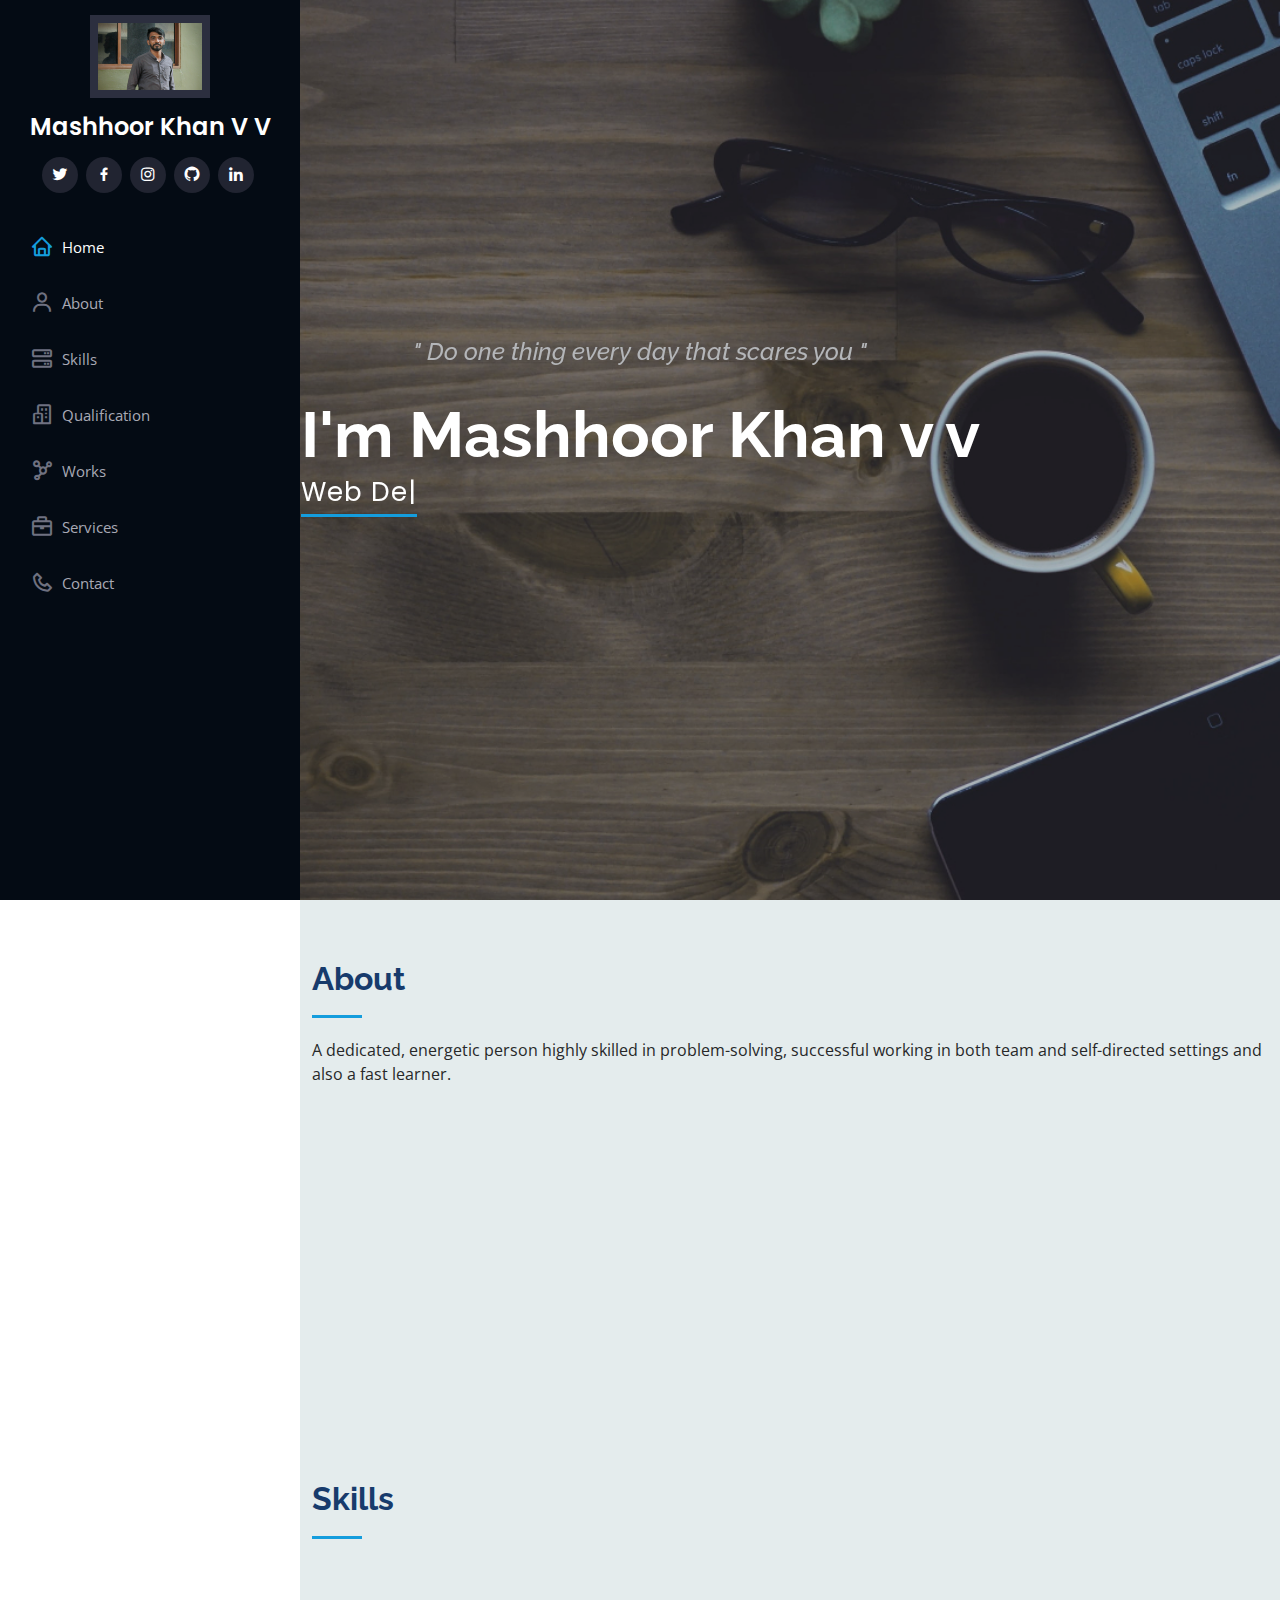
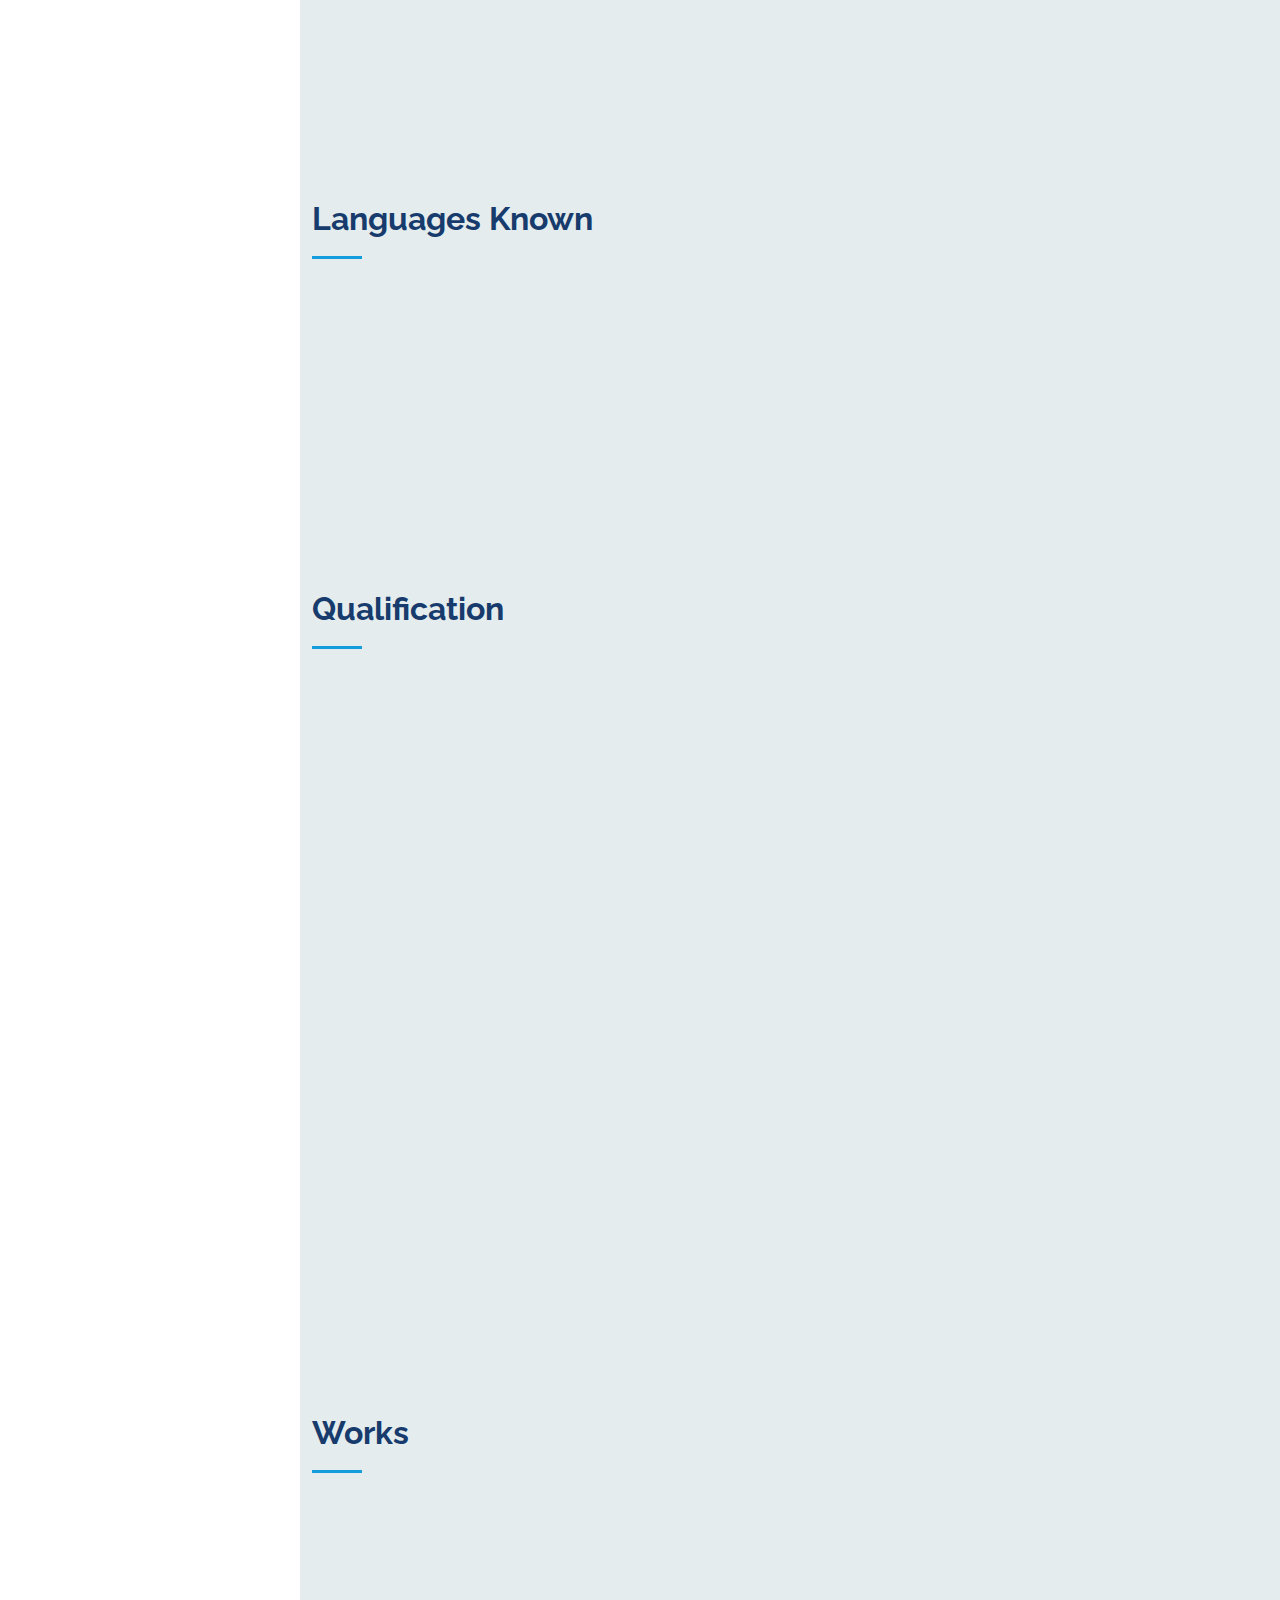
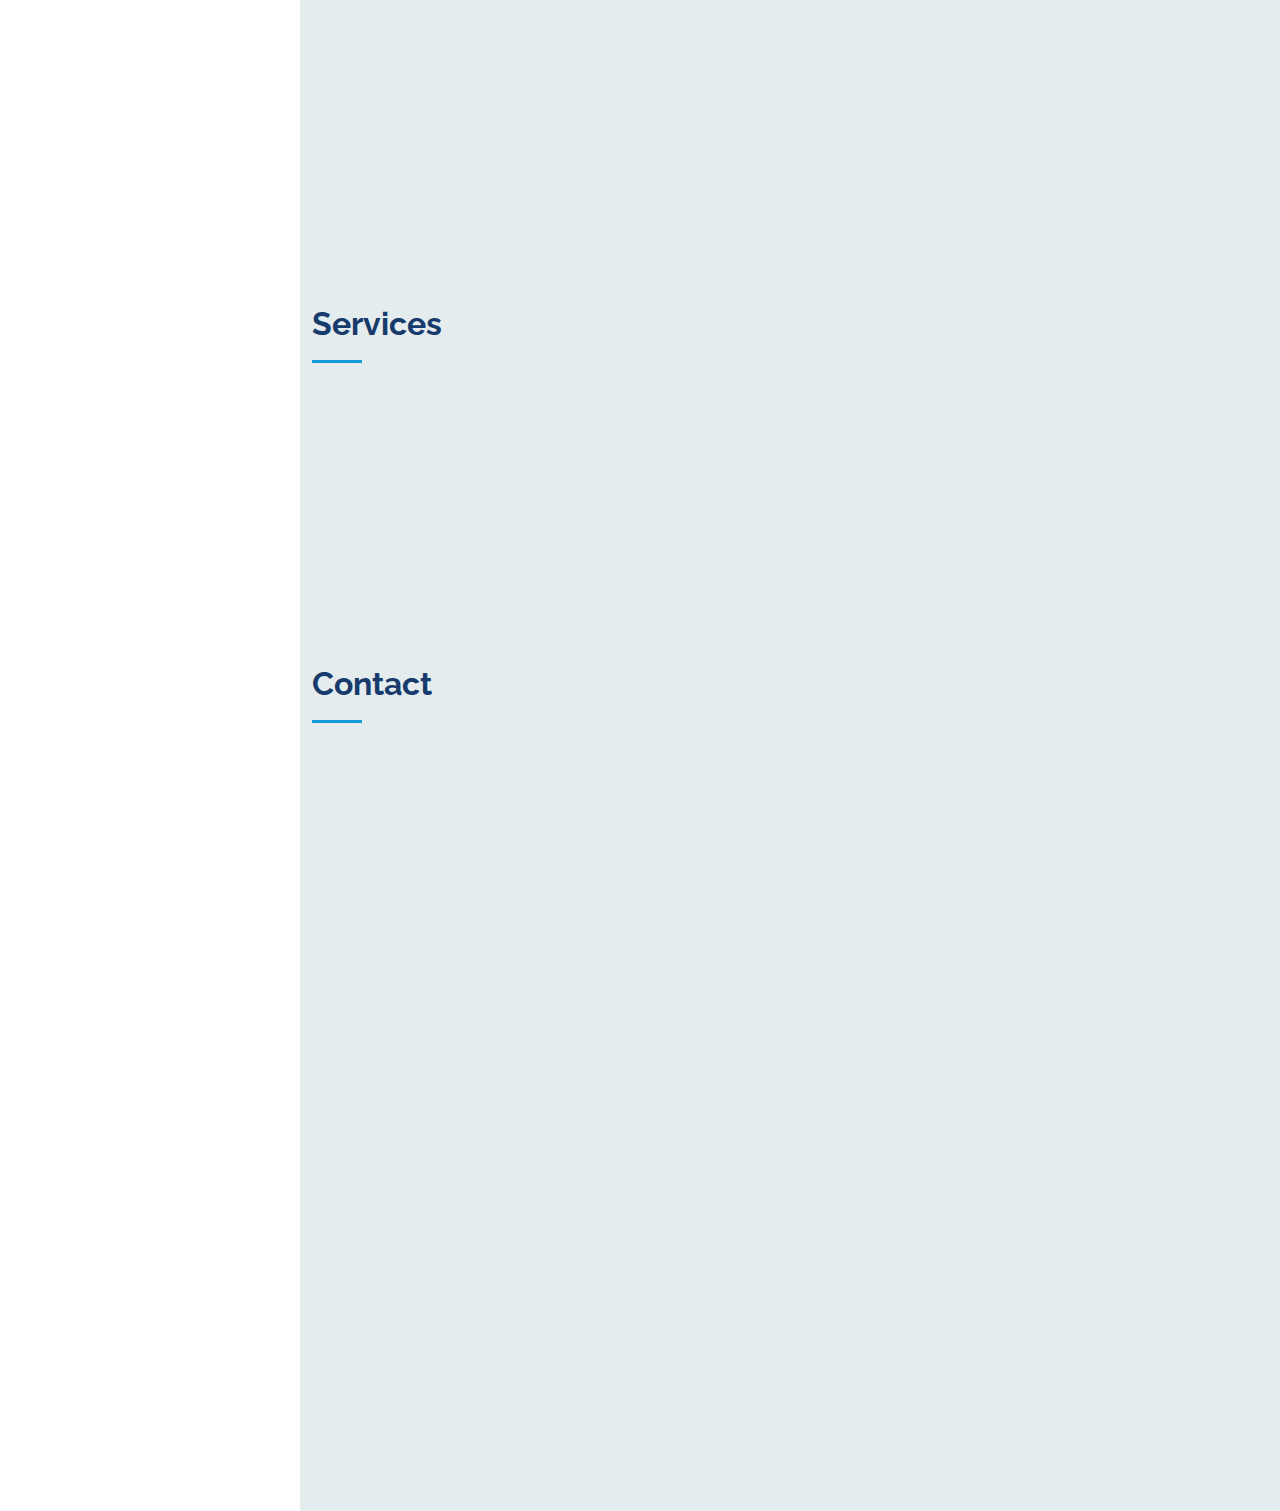
==== index.html @ 784524c5 "initial-commit" ====
<!DOCTYPE html>
<html lang="en">

<head>
  <meta charset="utf-8">
  <meta content="width=device-width, initial-scale=1.0" name="viewport">

  <title>Personal Website</title>
  <meta content="" name="description">
  <meta content="" name="keywords">

  <!-- Favicons -->
  <link rel="shortcut icon" type="image/x-icon" href="https://media-exp1.licdn.com/dms/image/C4E03AQH8Ai-BuSC55A/profile-displayphoto-shrink_200_200/0/1629877163842?e=1635379200&v=beta&t=iwK59L3nBGaETSNcU9sa-r269Jeaqqg612TXdEamoPc" type="image/gif" sizes="16x16">
  <link href="assets/img/apple-touch-icon.png" rel="apple-touch-icon">

  <!-- Google Fonts -->
  <link href="https://fonts.googleapis.com/css?family=Open+Sans:300,300i,400,400i,600,600i,700,700i|Raleway:300,300i,400,400i,500,500i,600,600i,700,700i|Poppins:300,300i,400,400i,500,500i,600,600i,700,700i" rel="stylesheet">

  <!-- Vendor CSS Files -->
  <link href="assets/vendor/aos/aos.css" rel="stylesheet">
  <link href="assets/vendor/bootstrap/css/bootstrap.min.css" rel="stylesheet">
  <link href="assets/vendor/bootstrap-icons/bootstrap-icons.css" rel="stylesheet">
  <link href="assets/vendor/boxicons/css/boxicons.min.css" rel="stylesheet">
  <link href="assets/vendor/glightbox/css/glightbox.min.css" rel="stylesheet">
  <link href="assets/vendor/swiper/swiper-bundle.min.css" rel="stylesheet">

  <!-- Template Main CSS File -->
  <link href="assets/css/style.css" rel="stylesheet">

  <!-- =======================================================
  * Template Name: iPortfolio - v3.5.0
  * Template URL: https://bootstrapmade.com/iportfolio-bootstrap-portfolio-websites-template/
  * Author: BootstrapMade.com
  * License: https://bootstrapmade.com/license/
  ======================================================== -->
  
</head>

<body>

  <!-- ======= Mobile nav toggle button ======= -->
  <i class="bi bi-list mobile-nav-toggle d-xl-none"></i>

  <!-- ======= Header ======= -->
  <header id="header">
    <div style="height: 240px;" class="d-flex flex-column">

      <div class="profile">
        <img src="profile-img1.jpeg" alt="" >
        <h1 class="text-light"><a href="index.html">Mashhoor Khan V V</a></h1>
        <div class="social-links mt-3 text-center">
          <a href="https://twitter.com/mashhoorkhanvv" class="twitter"><i class="bx bxl-twitter"></i></a>
          <a href="https://www.facebook.com/mashoor.khan.3910" class="facebook"><i class="bx bxl-facebook"></i></a>
          <a href="https://www.instagram.com/mashhoor_vadakkeveetil/" class="instagram"><i class="bx bxl-instagram"></i></a>
          <a href="https://github.com/Mashhoorkhanvv" class="google-plus"><i class="bx bxl-github"></i></a>
          <a href="https://www.linkedin.com/in/mashhoor-khan-v-v-04712a206/" class="linkedin"><i class="bx bxl-linkedin"></i></a>
        </div>
      </div>

      <nav id="navbar" class="nav-menu navbar">
        <ul>
          <li><a href="#hero" class="nav-link scrollto active"><i class="bx bx-home"></i> <span>Home</span></a></li>
          <li><a href="#about" class="nav-link scrollto"><i class="bx bx-user"></i> <span>About</span></a></li>
          <li><a href="#skills" class="nav-link scrollto"><i class="bx bx-server"></i> <span>Skills</span></a></li>
          <li><a href="#education" class="nav-link scrollto"><i class="bx bx-buildings"></i> <span>Qualification</span></a></li>
          <li><a href="#portfolio" class="nav-link scrollto"><i class="bx bx-network-chart"></i> <span>Works</span></a></li>
          <li><a href="#services" class="nav-link scrollto"><i class="bx bx-briefcase"></i> <span>Services</span></a></li>
          <li><a href="#contact" class="nav-link scrollto"><i class="bx bx-phone"></i> <span>Contact</span></a></li>
        </ul>
      </nav><!-- .nav-menu -->
    </div>
  </header><!-- End Header -->

  <!-- ======= Hero Section ======= -->
  <section  id="hero" class="d-flex flex-column justify-content-center align-items-center">

     <b><i><h4 data-aos="zoom-in-up" style="color:#fff ; margin-bottom:40px;">" Do one thing every day that scares you "</h4></i></b>
 
    <div  class="hero-container" data-aos="zoom-in-down">
      <h1>I'm Mashhoor Khan v v</h1>
      <p><span class="typed" data-typed-items="Web Developer, Freelancer"></span></p>
      
    </div>
  
   
  </section>
  <!-- End Hero -->

  <main id="main">

    <!-- ======= About Section ======= -->
    <section  style="background-color:#e4eced" id="about" class="about">
      <div class="container">

        <div class="section-title">
          <h2>About</h2>
          <p>A dedicated, energetic person highly skilled in problem-solving, successful working in both team and self-directed
            settings and also a fast learner.</p>
        </div>

        <div  class="row">
          <div style=" width: 18%;" class="col-lg-4" data-aos="fade-right">
            <img style=" height: 170px; margin-left: 10px;"src="profile-img.jpeg" class="img-fluid" alt="">
            <b><a href="resume.pdf"><button style="margin-left:11px; margin-top:40px; border-radius: 12px;">View Resume</button></a></b>
          </div>
          <div class="col-lg-8 pt-4 pt-lg-0 content" data-aos="fade-left">
            

            <div class="row">
              <div class="col-lg-6">
                <ul>
                  <li><i class="bi bi-chevron-right"></i> <strong>Name:</strong> <span>Mohammed Mashhoor Khan  V V</span></li>
                  <li><i class="bi bi-chevron-right"></i> <strong>Address :</strong> <span>Vadakke Veettil(H)</span></li>
                  <li><i class="bi bi-chevron-right"></i> <strong>Post :</strong> <span>Hajiyarpalli(PO)</span></li>
                  <li><i class="bi bi-chevron-right"></i> <strong>City :</strong> <span>Malappuram</span></li>
                  <li><i class="bi bi-chevron-right"></i> <strong>Phone No :</strong> <span>7736114091</span></li>
                </ul>
              </div>
              <div class="col-lg-6">
                <ul>
                  <li><i class="bi bi-chevron-right"></i> <strong>Age:</strong> <span>22</span></li>
                  <li><i class="bi bi-chevron-right"></i> <strong>Qualification:</strong> <span>B-Tech, Diploma, SSLC</span></li>
                  <li><i class="bi bi-chevron-right"></i> <strong>G-mail:</strong> <span>mashhoorkhanvv@gmail.com</span></li>
                  <li><i class="bi bi-chevron-right"></i> <strong>Pin code:</strong> <span>676519</span></li>
                </ul>
              </div>
            </div>
            
          </div>
        </div>

      </div>
    </section><!-- End About Section -->

    <!-- ======= Skills Section ======= -->
    <section style="background-color: #e4eced" id="skills" class="skills section-bg">
      <div style="height: 200px;" class="container">

        <div class="section-title">
          <h2>Skills</h2>
        

        <div class="row skills-content">

          <div class="col-lg-6" data-aos="fade-up">

            <div class="progress">
              <span class="skill">HTML <i class="val">100%</i></span>
              <div class="progress-bar-wrap">
                <div class="progress-bar" role="progressbar" aria-valuenow="100" aria-valuemin="0" aria-valuemax="100"></div>
              </div>
            </div>

            <div class="progress">
              <span class="skill">CSS <i class="val">90%</i></span>
              <div class="progress-bar-wrap">
                <div class="progress-bar" role="progressbar" aria-valuenow="90" aria-valuemin="0" aria-valuemax="100"></div>
              </div>
            </div>

            <div class="progress">
              <span class="skill">JavaScript <i class="val">75%</i></span>
              <div class="progress-bar-wrap">
                <div class="progress-bar" role="progressbar" aria-valuenow="75" aria-valuemin="0" aria-valuemax="100"></div>
              </div>
            </div>

            
            
          </div>

          <div class="col-lg-6" data-aos="fade-up" data-aos-delay="100">

            <div class="progress">
              <span class="skill">Python <i class="val">50%</i></span>
              <div class="progress-bar-wrap">
                <div class="progress-bar" role="progressbar" aria-valuenow="50" aria-valuemin="0" aria-valuemax="100"></div>
              </div>
            </div>

            <div class="progress">
              <span class="skill">bootstrap <i class="val">80%</i></span>
              <div class="progress-bar-wrap">
                <div class="progress-bar" role="progressbar" aria-valuenow="80" aria-valuemin="0" aria-valuemax="100"></div>
              </div>
            </div>

            <div class="progress">
              <span class="skill">Jquery <i class="val">55%</i></span>
              <div class="progress-bar-wrap">
                <div class="progress-bar" role="progressbar" aria-valuenow="55" aria-valuemin="0" aria-valuemax="100"></div>
              </div>
            </div>



          </div>

        </div>

      </div>
    </section><!-- End Skills Section -->
  <!--Language Section-->
  <section style="background-color: #e4eced;" id="skills" class="skills section-bg">
  <div style="height: 270px;" class="container">

    <div class="section-title">
      <h2>Languages Known</h2>
    </div>

    <div class="row skills-content">

      <div class="col-lg-6" data-aos="fade-up">

        <div class="progress">
          <span class="skill">English <i class="val">100%</i></span>
          <div class="progress-bar-wrap">
            <div class="progress-bar" role="progressbar" aria-valuenow="100" aria-valuemin="0" aria-valuemax="100"></div>
          </div>
        </div>

        <div class="progress">
          <span class="skill">Malayalam <i class="val">100%</i></span>
          <div class="progress-bar-wrap">
            <div class="progress-bar" role="progressbar" aria-valuenow="100" aria-valuemin="0" aria-valuemax="100"></div>
          </div>
        </div>

        <div class="progress">
          <span class="skill">Hindi <i class="val">70%</i></span>
          <div class="progress-bar-wrap">
            <div class="progress-bar" role="progressbar" aria-valuenow="70" aria-valuemin="0" aria-valuemax="100"></div>
          </div>
        </div>

        <div class="progress">
          <span class="skill">Tamil <i class="val">30%</i></span>
          <div class="progress-bar-wrap">
            <div class="progress-bar" role="progressbar" aria-valuenow="30" aria-valuemin="0" aria-valuemax="100"></div>
          </div>
        </div>

      </div>

   </div>

  </div>
</section>
  <!-- ======= end language Section ======= -->

    <!-- ======= Resume Section ======= -->
    <section style="background-color: #e4eced;" id="education" class="resume">
      <div class="container">

        <div class="section-title">
          <h2>Qualification</h2>
        </div>
        <div class="row">
          <div class="col-lg-6" data-aos="fade-left">
            <div class="resume-item">
              <h4>Bachelor Of Technology</h4>
              <h5>2018 - 2021</h5>
              <p><em>Board : APJ Abdul kalam Technological University</em></p>
              <p><em>Mea Engineering College, Perinthelmanna</em></p>
              <p><em>CGPA : 7.04</em></p>
            </div>
            <div class="resume-item">
              <h4>Diploma</h4>
              <h5>2015 - 2018</h5>
              <p><em>Board : State Board Of Technical Education</em></p>
              <p><em>Madin Polytechnic College, Malappuram</em></p>
              <p><em>CGPA : 7.05</em></p>
            </div>
            <div class="resume-item">
              <h4>SSLC</h4>
              <h5>2004 - 2015</h5>
              <p><em>Central Board Of Secondary Education</em></p>
              <p><em>Madin Public School, Malappuram</em></p>
              <p><em>CGPA : 8.06</em></p>
            </div>
          </div>
        </div>

      </div>
    </section><!-- End Resume Section -->


    
    <!-- ======= Portfolio Section ======= -->
    <section style="background-color:#e4eced"  id="portfolio" class="portfolio section-bg">
      <div  class="container">

        <div class="section-title">
          <h2>Works</h2>
        </div>

        <div class="row portfolio-container" data-aos="fade-up" data-aos-delay="100">

          <div class="col-lg-4 col-md-6 portfolio-item filter-app">
            <div class="portfolio-wrap">
              <h5>Registration Form</h5>
              <img style="height: 200px; width:100%"src="assets/img/portfolio/regpage.PNG" class="img-fluid" alt="">
              <div class="portfolio-links">
                <a href="assets/img/portfolio/login1.PNG"  class="portfolio-lightbox" title="Show Home Page"><i class="bx bx-plus"></i></a>
                <a href="https://mashhoorkhanvv.github.io/registration-form/" title="Go to site"><i class="bx bx-link"></i></a>
                
              </div>
            </div>
          </div>

          <div class="col-lg-4 col-md-6 portfolio-item filter-app">
            <div class="portfolio-wrap">
              <h5>Sample Calculator</h5>
              <img style="height: 200px; width:100%"src="assets/img/portfolio/calc1.jpg" class="img-fluid" alt="">
              <div class="portfolio-links">
                <a href="assets/img/portfolio/calc.PNG"  class="portfolio-lightbox" title="Show Home Page"><i class="bx bx-plus"></i></a>
                <a href=" https://mashhoorkhanvv.github.io/sample-calculator/" title="Go to site"><i class="bx bx-link"></i></a>
                
              </div>
            </div>
          </div>
          


          <div class="col-lg-4 col-md-6 portfolio-item filter-app">
            <div class="portfolio-wrap">
              <h5>Sign in Page</h5>
              <img style="height: 200px; width:100%"src="assets/img/portfolio/loginp.jpg" class="img-fluid" alt="">
              <div class="portfolio-links">
                <a href="assets/img/portfolio/signin1.PNG"  class="portfolio-lightbox" title="Show Home Page"><i class="bx bx-plus"></i></a>
                <a href="https://mashhoorkhanvv.github.io/signup-signin-page/" title="Go to site"><i class="bx bx-link"></i></a>
                
              </div>
            </div>
          </div>

        </div>

      </div>
    </section><!-- End Portfolio Section -->

    <!-- ======= Services Section ======= -->
    <section style="background-color: #e4eced;" id="services" class="services">
      <div class="container" style="height: 240px;">

        <div class="section-title">
          <h2>Services</h2>
        </div>

        <div class="row">
          <div class="col-lg-4 col-md-6 icon-box" data-aos="fade-up">
            <div class="icon"><i class="bi bi-briefcase"></i></div>
            <h4 class="title"><a href="">Web Designing</a></h4>
            <p class="description">Web design encompasses many different skills and disciplines in the production and maintenance of websites.</p>
          </div>
          <div class="col-lg-4 col-md-6 icon-box" data-aos="fade-up" data-aos-delay="100">
            <div class="icon"><i class="bi bi-binoculars"></i></div>
            <h4 class="title"><a href="">Web Development</a></h4>
            <p class="description">Web development is the work involved in developing a Web site for the Internet or an intranet.</p>
          </div>
          <div class="col-lg-4 col-md-6 icon-box" data-aos="fade-up" data-aos-delay="200">
            <div class="icon"><i class="bi bi-bar-chart"></i></div>
            <h4 class="title"><a href="">Responsive Web Design</a></h4>
            <p class="description">Responsive web design is an approach to web design that makes web pages render well on a variety of devices and window or screen sizes from minimum to maximum display size.</p>
          </div>
        </div>

      </div>
    </section><!-- End Services Section -->

    

    <!-- ======= Contact Section ======= -->
    <section style="background-color: #e4eced;" id="contact" class="contact">
      <div class="container">

        <div class="section-title">
          <h2>Contact</h2>
        

        <div class="row" data-aos="fade-in">

          <div class="col-lg-5 d-flex align-items-stretch">
            <div style="background-color: #b3bdbc" class="info">
              <div class="address">
                <i class="bi bi-geo-alt"></i>
                <h4>Location:</h4>
                <p>Hajiyarpalli, kainode</p>
              </div>

              <div class="email">
                <i class="bi bi-envelope"></i>
                <h4>Email:</h4>
                <p>mashhoorkhanvv@gmail.com</p>
              </div>

              <div class="phone">
                <i class="bi bi-phone"></i>
                <h4>Call:</h4>
                <p>+91 7736114091</p>
              </div>
              <iframe src="https://maps.google.com/maps?width=600&amp;height=400&amp;hl=en&amp;q=hajiyarpalli&amp;t=h&amp;z=14&amp;ie=UTF8&amp;iwloc=B&amp;output=embed" frameborder="0" style="border:0; width: 100%; height: 290px;" allowfullscreen></iframe>
            </div>

          </div>

          <div class="col-lg-7 mt-5 mt-lg-0 d-flex align-items-stretch">
            <form style="background-color: #b3bdbc" action="forms/contact.php" method="post" role="form" class="php-email-form">
              <div class="row">
                <div class="form-group col-md-6">
                  <label for="name">Your Name</label>
                  <input type="text" name="name" class="form-control" id="name" required>
                </div>
                <div class="form-group col-md-6">
                  <label for="name">Your Email</label>
                  <input type="email" class="form-control" name="email" id="email" required>
                </div>
              </div>
              <div class="form-group">
                <label for="name">Subject</label>
                <input type="text" class="form-control" name="subject" id="subject" required>
              </div>
              <div class="form-group">
                <label for="name">Message</label>
                <textarea class="form-control" name="message" rows="10" required></textarea>
              </div>
              <div class="my-3">
                <div class="loading">Loading</div>
                <div class="error-message"></div>
                <div class="sent-message">Your message has been sent. Thank you!</div>
              </div>
              <div class="text-center"><button type="submit">Send Message</button></div>
            </form>
          </div>

        </div>

      </div>
    </section><!-- End Contact Section -->

  </main><!-- End #main -->


  <a href="#" class="back-to-top d-flex align-items-center justify-content-center"><i class="bi bi-arrow-up-short"></i></a>

  <!-- Vendor JS Files -->
  <script src="assets/vendor/aos/aos.js"></script>
  <script src="assets/vendor/bootstrap/js/bootstrap.bundle.min.js"></script>
  <script src="assets/vendor/glightbox/js/glightbox.min.js"></script>
  <script src="assets/vendor/isotope-layout/isotope.pkgd.min.js"></script>
  <script src="assets/vendor/php-email-form/validate.js"></script>
  <script src="assets/vendor/purecounter/purecounter.js"></script>
  <script src="assets/vendor/swiper/swiper-bundle.min.js"></script>
  <script src="assets/vendor/typed.js/typed.min.js"></script>
  <script src="assets/vendor/waypoints/noframework.waypoints.js"></script>
  

  <!-- Template Main JS File -->
  <script src="assets/js/main.js"></script>

</body>

</html>
---- assets/css/style.css ----
/**
* Template Name: iPortfolio - v3.5.0
* Template URL: https://bootstrapmade.com/iportfolio-bootstrap-portfolio-websites-template/
* Author: BootstrapMade.com
* License: https://bootstrapmade.com/license/
*/

/*--------------------------------------------------------------
# General
--------------------------------------------------------------*/
body {
  font-family: "Open Sans", sans-serif;
  color: #272829;
}

a {
  color: #149ddd;
  text-decoration: none;
}

a:hover {
  color: #37b3ed;
  text-decoration: none;
}

h1, h2, h3, h4, h5, h6 {
  font-family: "Raleway", sans-serif;
}

/*--------------------------------------------------------------
# Back to top button
--------------------------------------------------------------*/
.back-to-top {
  position: fixed;
  visibility: hidden;
  opacity: 0;
  right: 15px;
  bottom: 15px;
  z-index: 996;
  background: #149ddd;
  width: 40px;
  height: 40px;
  border-radius: 50px;
  transition: all 0.4s;
}
.back-to-top i {
  font-size: 28px;
  color: #fff;
  line-height: 0;
}
.back-to-top:hover {
  background: #2eafec;
  color: #fff;
}
.back-to-top.active {
  visibility: visible;
  opacity: 1;
}

/*--------------------------------------------------------------
# Header
--------------------------------------------------------------*/
#header {
  position: fixed;
  top: 0;
  left: 0;
  bottom: 0;
  width: 300px;
  transition: all ease-in-out 0.5s;
  z-index: 9997;
  transition: all 0.5s;
  padding: 0 15px;
  background: #040b14;
  overflow-y: auto;
}
#header .profile img {
  margin: 15px auto;
  display: block;
  width: 120px;
  border: 8px solid #2c2f3f;
}
#header .profile h1 {
  font-size: 24px;
  margin: 0;
  padding: 0;
  font-weight: 600;
  -moz-text-align-last: center;
  text-align-last: center;
  font-family: "Poppins", sans-serif;
}
#header .profile h1 a, #header .profile h1 a:hover {
  color: #fff;
  text-decoration: none;
}
#header .profile .social-links a {
  font-size: 18px;
  display: inline-block;
  background: #212431;
  color: #fff;
  line-height: 1;
  padding: 8px 0;
  margin-right: 4px;
  border-radius: 50%;
  text-align: center;
  width: 36px;
  height: 36px;
  transition: 0.3s;
}
#header .profile .social-links a:hover {
  background: #149ddd;
  color: #fff;
  text-decoration: none;
}

#main {
  margin-left: 300px;
}

@media (max-width: 1199px) {
  #header {
    left: -300px;
  }

  #main {
    margin-left: 0;
  }
}
/*--------------------------------------------------------------
# Navigation Menu
--------------------------------------------------------------*/
/* Desktop Navigation */
.nav-menu {
  padding: 30px 0 0 0;
}
.nav-menu * {
  margin: 0;
  padding: 0;
  list-style: none;
}
.nav-menu > ul > li {
  position: relative;
  white-space: nowrap;
}
.nav-menu a, .nav-menu a:focus {
  display: flex;
  align-items: center;
  color: #a8a9b4;
  padding: 12px 15px;
  margin-bottom: 8px;
  transition: 0.3s;
  font-size: 15px;
}
.nav-menu a i, .nav-menu a:focus i {
  font-size: 24px;
  padding-right: 8px;
  color: #6f7180;
}
.nav-menu a:hover, .nav-menu .active, .nav-menu .active:focus, .nav-menu li:hover > a {
  text-decoration: none;
  color: #fff;
}
.nav-menu a:hover i, .nav-menu .active i, .nav-menu .active:focus i, .nav-menu li:hover > a i {
  color: #149ddd;
}

/* Mobile Navigation */
.mobile-nav-toggle {
  position: fixed;
  right: 15px;
  top: 15px;
  z-index: 9998;
  border: 0;
  font-size: 24px;
  transition: all 0.4s;
  outline: none !important;
  background-color: #149ddd;
  color: #fff;
  width: 40px;
  height: 40px;
  display: inline-flex;
  align-items: center;
  justify-content: center;
  line-height: 0;
  border-radius: 50px;
  cursor: pointer;
}

.mobile-nav-active {
  overflow: hidden;
}
.mobile-nav-active #header {
  left: 0;
}

/*--------------------------------------------------------------
# Hero Section
--------------------------------------------------------------*/
#hero {
  width: 100%;
  height: 100vh;
  background: url("2.jpg") top center;
  background-size: cover;
}
#hero:before {
  content: "";
  background: rgba(5, 13, 24, 0.3);
  position: absolute;
  bottom: 0;
  top: 0;
  left: 0;
  right: 0;
  z-index: 1;
}
#hero .hero-container {
  position: relative;
  z-index: 2;
  min-width: 300px;
}
#hero h1 {
  margin: 0 0 10px 0;
  font-size: 64px;
  font-weight: 700;
  line-height: 56px;
  color: #fff;
}
#hero p {
  color: #fff;
  margin-bottom: 50px;
  font-size: 26px;
  font-family: "Poppins", sans-serif;
}
#hero p span {
  color: #fff;
  padding-bottom: 4px;
  letter-spacing: 1px;
  border-bottom: 3px solid #149ddd;
}
@media (min-width: 1024px) {
  #hero {
    background-attachment: fixed;
  }
}
@media (max-width: 768px) {
  #hero h1 {
    font-size: 28px;
    line-height: 36px;
  }
  #hero h2 {
    font-size: 18px;
    line-height: 24px;
    margin-bottom: 30px;
  }
}

/*--------------------------------------------------------------
# Sections General
--------------------------------------------------------------*/
section {
  padding: 60px 0;
  overflow: hidden;
}

.section-bg {
  background: #f5f8fd;
}

.section-title {
  padding-bottom: 30px;
}
.section-title h2 {
  font-size: 32px;
  font-weight: bold;
  margin-bottom: 20px;
  padding-bottom: 20px;
  position: relative;
  color: #173b6c;
}
.section-title h2::after {
  content: "";
  position: absolute;
  display: block;
  width: 50px;
  height: 3px;
  background: #149ddd;
  bottom: 0;
  left: 0;
}
.section-title p {
  margin-bottom: 0;
}

/*--------------------------------------------------------------
# About
--------------------------------------------------------------*/
.about .content h3 {
  font-weight: 700;
  font-size: 26px;
  color: #173b6c;
}
.about .content ul {
  list-style: none;
  padding: 0;
}
.about .content ul li {
  margin-bottom: 20px;
  display: flex;
  align-items: center;
}
.about .content ul strong {
  margin-right: 10px;
}
.about .content ul i {
  font-size: 16px;
  margin-right: 5px;
  color: #149ddd;
  line-height: 0;
}
.about .content p:last-child {
  margin-bottom: 0;
}

/*--------------------------------------------------------------
# Akills
--------------------------------------------------------------*/
.skills .progress {
  height: 60px;
  display: block;
  background: none;
  border-radius: 0;
}
.skills .progress .skill {
  padding: 0;
  margin: 0 0 6px 0;
  text-transform: uppercase;
  display: block;
  font-weight: 600;
  font-family: "Poppins", sans-serif;
  color: #050d18;
}
.skills .progress .skill .val {
  float: right;
  font-style: normal;
}
.skills .progress-bar-wrap {
  background: #dce8f8;
  height: 10px;
}
.skills .progress-bar {
  width: 1px;
  height: 10px;
  transition: 0.9s;
  background-color: #149ddd;
}

/*--------------------------------------------------------------
# Resume
--------------------------------------------------------------*/
.resume .resume-title {
  font-size: 26px;
  font-weight: 700;
  margin-top: 20px;
  margin-bottom: 20px;
  color: #050d18;
}
.resume .resume-item {
  padding: 0 0 20px 20px;
  margin-top: -2px;
  border-left: 2px solid #1f5297;
  position: relative;
}
.resume .resume-item h4 {
  line-height: 18px;
  font-size: 18px;
  font-weight: 600;
  text-transform: uppercase;
  font-family: "Poppins", sans-serif;
  color: #050d18;
  margin-bottom: 10px;
}
.resume .resume-item h5 {
  font-size: 16px;
  background: #e4edf9;
  padding: 5px 15px;
  display: inline-block;
  font-weight: 600;
  margin-bottom: 10px;
}
.resume .resume-item ul {
  padding-left: 20px;
}
.resume .resume-item ul li {
  padding-bottom: 10px;
}
.resume .resume-item:last-child {
  padding-bottom: 0;
}
.resume .resume-item::before {
  content: "";
  position: absolute;
  width: 16px;
  height: 16px;
  border-radius: 50px;
  left: -9px;
  top: 0;
  background: #fff;
  border: 2px solid #1f5297;
}



/*--------------------------------------------------------------
# Portfolio
--------------------------------------------------------------*/
.portfolio .portfolio-item {
  margin-bottom: 30px;
}
.portfolio #portfolio-flters {
  padding: 0;
  margin: 0 auto 35px auto;
  list-style: none;
  text-align: center;
  background: #fff;
  border-radius: 50px;
  padding: 2px 15px;
}
.portfolio #portfolio-flters li {
  cursor: pointer;
  display: inline-block;
  padding: 10px 15px 8px 15px;
  font-size: 14px;
  font-weight: 600;
  line-height: 1;
  text-transform: uppercase;
  color: #272829;
  margin-bottom: 5px;
  transition: all 0.3s ease-in-out;
}
.portfolio #portfolio-flters li:hover, .portfolio #portfolio-flters li.filter-active {
  color: #149ddd;
}
.portfolio #portfolio-flters li:last-child {
  margin-right: 0;
}
.portfolio .portfolio-wrap {
  transition: 0.3s;
  position: relative;
  overflow: hidden;
  z-index: 1;
}
.portfolio .portfolio-wrap::before {
  content: "";
  background: rgba(255, 255, 255, 0.5);
  position: absolute;
  left: 0;
  right: 0;
  top: 0;
  bottom: 0;
  transition: all ease-in-out 0.3s;
  z-index: 2;
  opacity: 0;
}
.portfolio .portfolio-wrap .portfolio-links {
  opacity: 1;
  left: 0;
  right: 0;
  bottom: -60px;
  z-index: 3;
  position: absolute;
  transition: all ease-in-out 0.3s;
  display: flex;
  justify-content: center;
}
.portfolio .portfolio-wrap .portfolio-links a {
  color: #fff;
  font-size: 28px;
  text-align: center;
  background: rgba(20, 157, 221, 0.75);
  transition: 0.3s;
  width: 50%;
}
.portfolio .portfolio-wrap .portfolio-links a:hover {
  background: rgba(20, 157, 221, 0.95);
}
.portfolio .portfolio-wrap .portfolio-links a + a {
  border-left: 1px solid #37b3ed;
}
.portfolio .portfolio-wrap:hover::before {
  top: 0;
  left: 0;
  right: 0;
  bottom: 0;
  opacity: 1;
}
.portfolio .portfolio-wrap:hover .portfolio-links {
  opacity: 1;
  bottom: 0;
}

/*--------------------------------------------------------------
# Portfolio Details
--------------------------------------------------------------*/
.portfolio-details {
  padding-top: 40px;
}
.portfolio-details .portfolio-details-slider img {
  width: 100%;
}
.portfolio-details .portfolio-details-slider .swiper-pagination {
  margin-top: 20px;
  position: relative;
}
.portfolio-details .portfolio-details-slider .swiper-pagination .swiper-pagination-bullet {
  width: 12px;
  height: 12px;
  background-color: #fff;
  opacity: 1;
  border: 1px solid #149ddd;
}
.portfolio-details .portfolio-details-slider .swiper-pagination .swiper-pagination-bullet-active {
  background-color: #149ddd;
}
.portfolio-details .portfolio-info {
  padding: 30px;
  box-shadow: 0px 0 30px rgba(5, 13, 24, 0.08);
}
.portfolio-details .portfolio-info h3 {
  font-size: 22px;
  font-weight: 700;
  margin-bottom: 20px;
  padding-bottom: 20px;
  border-bottom: 1px solid #eee;
}
.portfolio-details .portfolio-info ul {
  list-style: none;
  padding: 0;
  font-size: 15px;
}
.portfolio-details .portfolio-info ul li + li {
  margin-top: 10px;
}
.portfolio-details .portfolio-description {
  padding-top: 30px;
}
.portfolio-details .portfolio-description h2 {
  font-size: 26px;
  font-weight: 700;
  margin-bottom: 20px;
}
.portfolio-details .portfolio-description p {
  padding: 0;
}

/*--------------------------------------------------------------
# Services
--------------------------------------------------------------*/
.services .icon-box {
  margin-bottom: 20px;
}
.services .icon {
  float: left;
  display: flex;
  align-items: center;
  justify-content: center;
  width: 54px;
  height: 54px;
  background: #149ddd;
  border-radius: 50%;
  transition: 0.5s;
  border: 1px solid #149ddd;
}
.services .icon i {
  color: #fff;
  font-size: 24px;
  line-height: 0;
}
.services .icon-box:hover .icon {
  background: #fff;
}
.services .icon-box:hover .icon i {
  color: #149ddd;
}
.services .title {
  margin-left: 80px;
  font-weight: 700;
  margin-bottom: 15px;
  font-size: 18px;
}
.services .title a {
  color: #343a40;
}
.services .title a:hover {
  color: #149ddd;
}
.services .description {
  margin-left: 80px;
  line-height: 24px;
  font-size: 14px;
}


/*--------------------------------------------------------------
# Contact
--------------------------------------------------------------*/
.contact {
  padding-bottom: 130px;
}
.contact .info {
  padding: 30px;
  background: #fff;
  width: 100%;
  box-shadow: 0 0 24px 0 rgba(0, 0, 0, 0.12);
}
.contact .info i {
  font-size: 20px;
  color: #149ddd;
  float: left;
  width: 44px;
  height: 44px;
  background: #dff3fc;
  display: flex;
  justify-content: center;
  align-items: center;
  border-radius: 50px;
  transition: all 0.3s ease-in-out;
}
.contact .info h4 {
  padding: 0 0 0 60px;
  font-size: 22px;
  font-weight: 600;
  margin-bottom: 5px;
  color: #050d18;
}
.contact .info p {
  padding: 0 0 10px 60px;
  margin-bottom: 20px;
  font-size: 14px;
  color: #173b6c;
}
.contact .info .email p {
  padding-top: 5px;
}
.contact .info .social-links {
  padding-left: 60px;
}
.contact .info .social-links a {
  font-size: 18px;
  display: inline-block;
  background: #333;
  color: #fff;
  line-height: 1;
  padding: 8px 0;
  border-radius: 50%;
  text-align: center;
  width: 36px;
  height: 36px;
  transition: 0.3s;
  margin-right: 10px;
}
.contact .info .social-links a:hover {
  background: #149ddd;
  color: #fff;
}
.contact .info .email:hover i, .contact .info .address:hover i, .contact .info .phone:hover i {
  background: #149ddd;
  color: #fff;
}
.contact .php-email-form {
  width: 100%;
  padding: 30px;
  background: #fff;
  box-shadow: 0 0 24px 0 rgba(0, 0, 0, 0.12);
}
.contact .php-email-form .form-group {
  padding-bottom: 8px;
}
.contact .php-email-form .validate {
  display: none;
  color: red;
  margin: 0 0 15px 0;
  font-weight: 400;
  font-size: 13px;
}
.contact .php-email-form .error-message {
  display: none;
  color: #fff;
  background: #ed3c0d;
  text-align: left;
  padding: 15px;
  font-weight: 600;
}
.contact .php-email-form .error-message br + br {
  margin-top: 25px;
}
.contact .php-email-form .sent-message {
  display: none;
  color: #fff;
  background: #18d26e;
  text-align: center;
  padding: 15px;
  font-weight: 600;
}
.contact .php-email-form .loading {
  display: none;
  background: #fff;
  text-align: center;
  padding: 15px;
}
.contact .php-email-form .loading:before {
  content: "";
  display: inline-block;
  border-radius: 50%;
  width: 24px;
  height: 24px;
  margin: 0 10px -6px 0;
  border: 3px solid #18d26e;
  border-top-color: #eee;
  -webkit-animation: animate-loading 1s linear infinite;
  animation: animate-loading 1s linear infinite;
}
.contact .php-email-form .form-group {
  margin-bottom: 15px;
}
.contact .php-email-form label {
  padding-bottom: 8px;
}
.contact .php-email-form input, .contact .php-email-form textarea {
  border-radius: 0;
  box-shadow: none;
  font-size: 14px;
}
.contact .php-email-form input {
  height: 44px;
}
.contact .php-email-form textarea {
  padding: 10px 15px;
}
.contact .php-email-form button[type=submit] {
  background: #149ddd;
  border: 0;
  padding: 10px 24px;
  color: #fff;
  transition: 0.4s;
  border-radius: 4px;
}
.contact .php-email-form button[type=submit]:hover {
  background: #37b3ed;
}
@-webkit-keyframes animate-loading {
  0% {
    transform: rotate(0deg);
  }
  100% {
    transform: rotate(360deg);
  }
}
@keyframes animate-loading {
  0% {
    transform: rotate(0deg);
  }
  100% {
    transform: rotate(360deg);
  }
}



/*--------------------------------------------------------------
# Footer
--------------------------------------------------------------*/
#footer {
  padding: 15px;
  color: #f4f6fd;
  font-size: 14px;
  position: fixed;
  left: 0;
  bottom: 0;
  width: 300px;
  z-index: 9999;
  background: #040b14;
}
#footer .copyright {
  text-align: center;
}
#footer .credits {
  padding-top: 5px;
  text-align: center;
  font-size: 13px;
  color: #eaebf0;
}
@media (max-width: 1199px) {
  #footer {
    position: static;
    width: auto;
    padding-right: 20px 15px;
  }
}
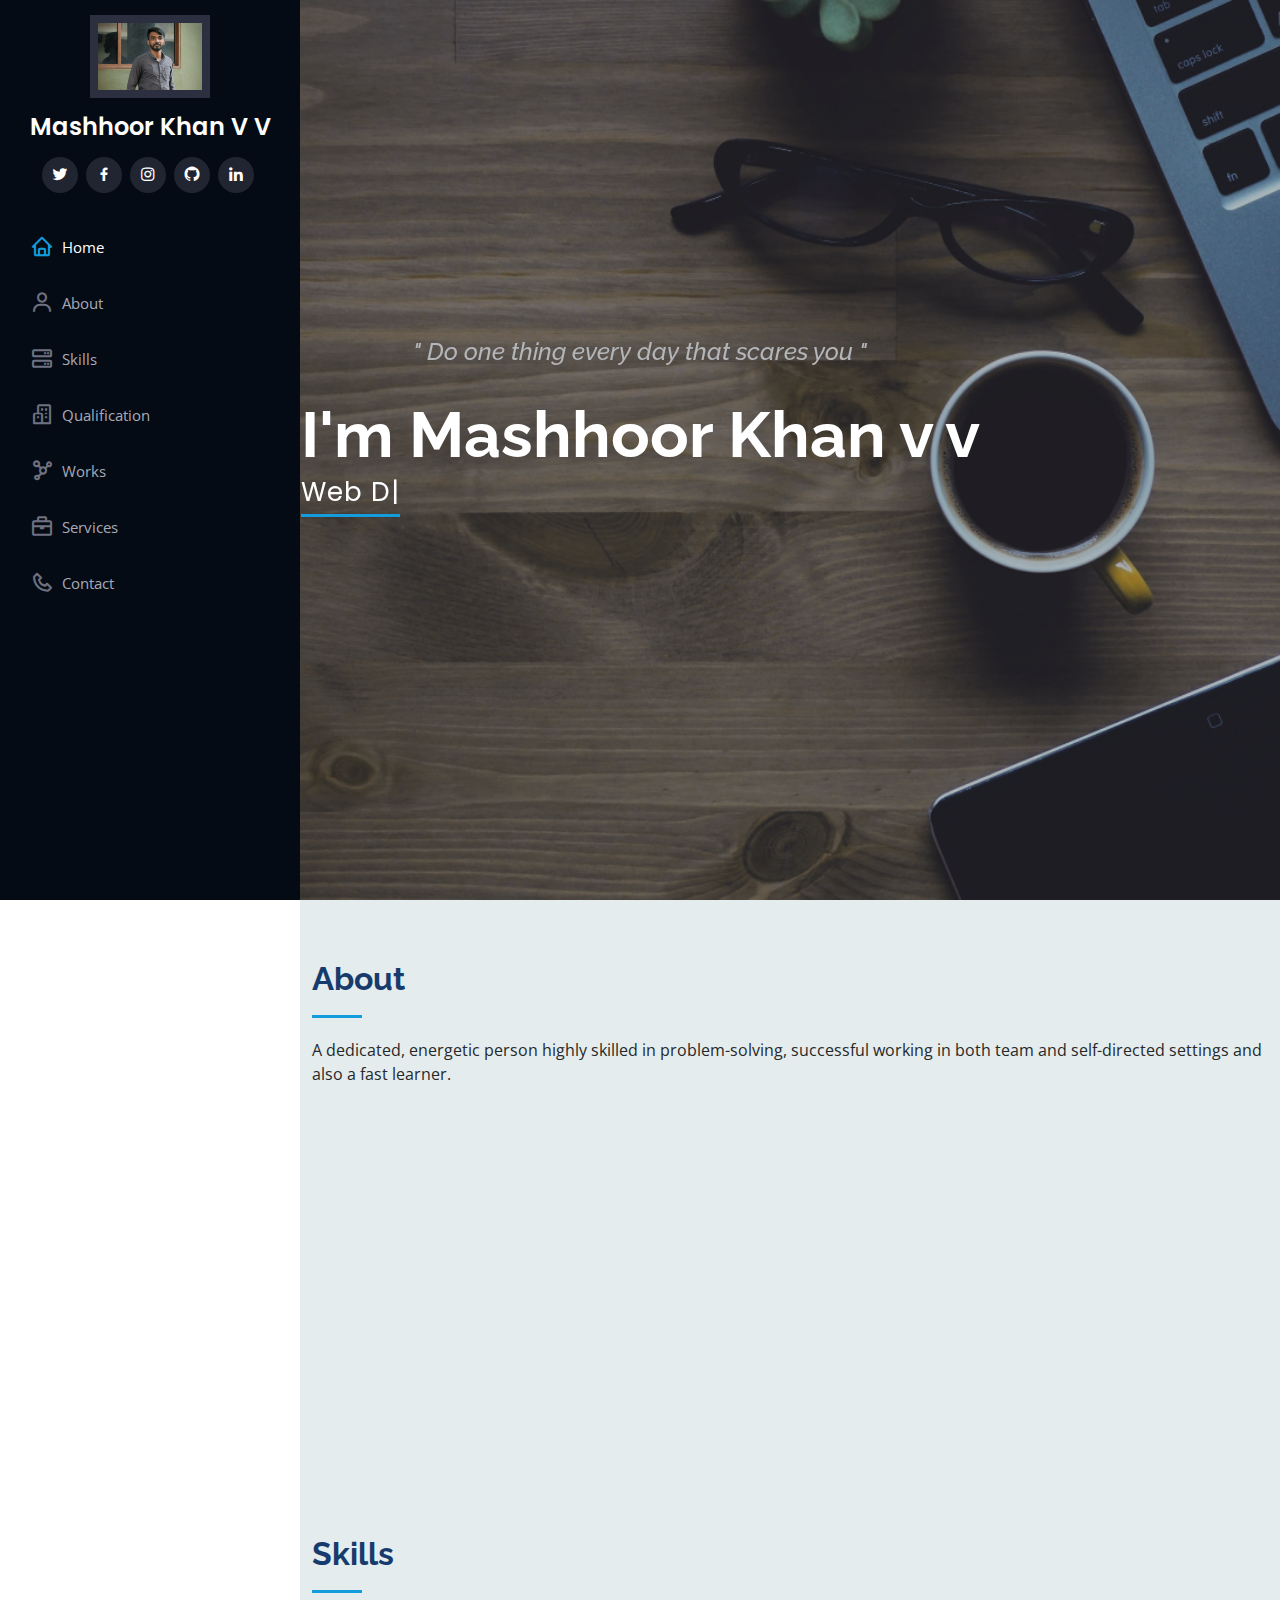
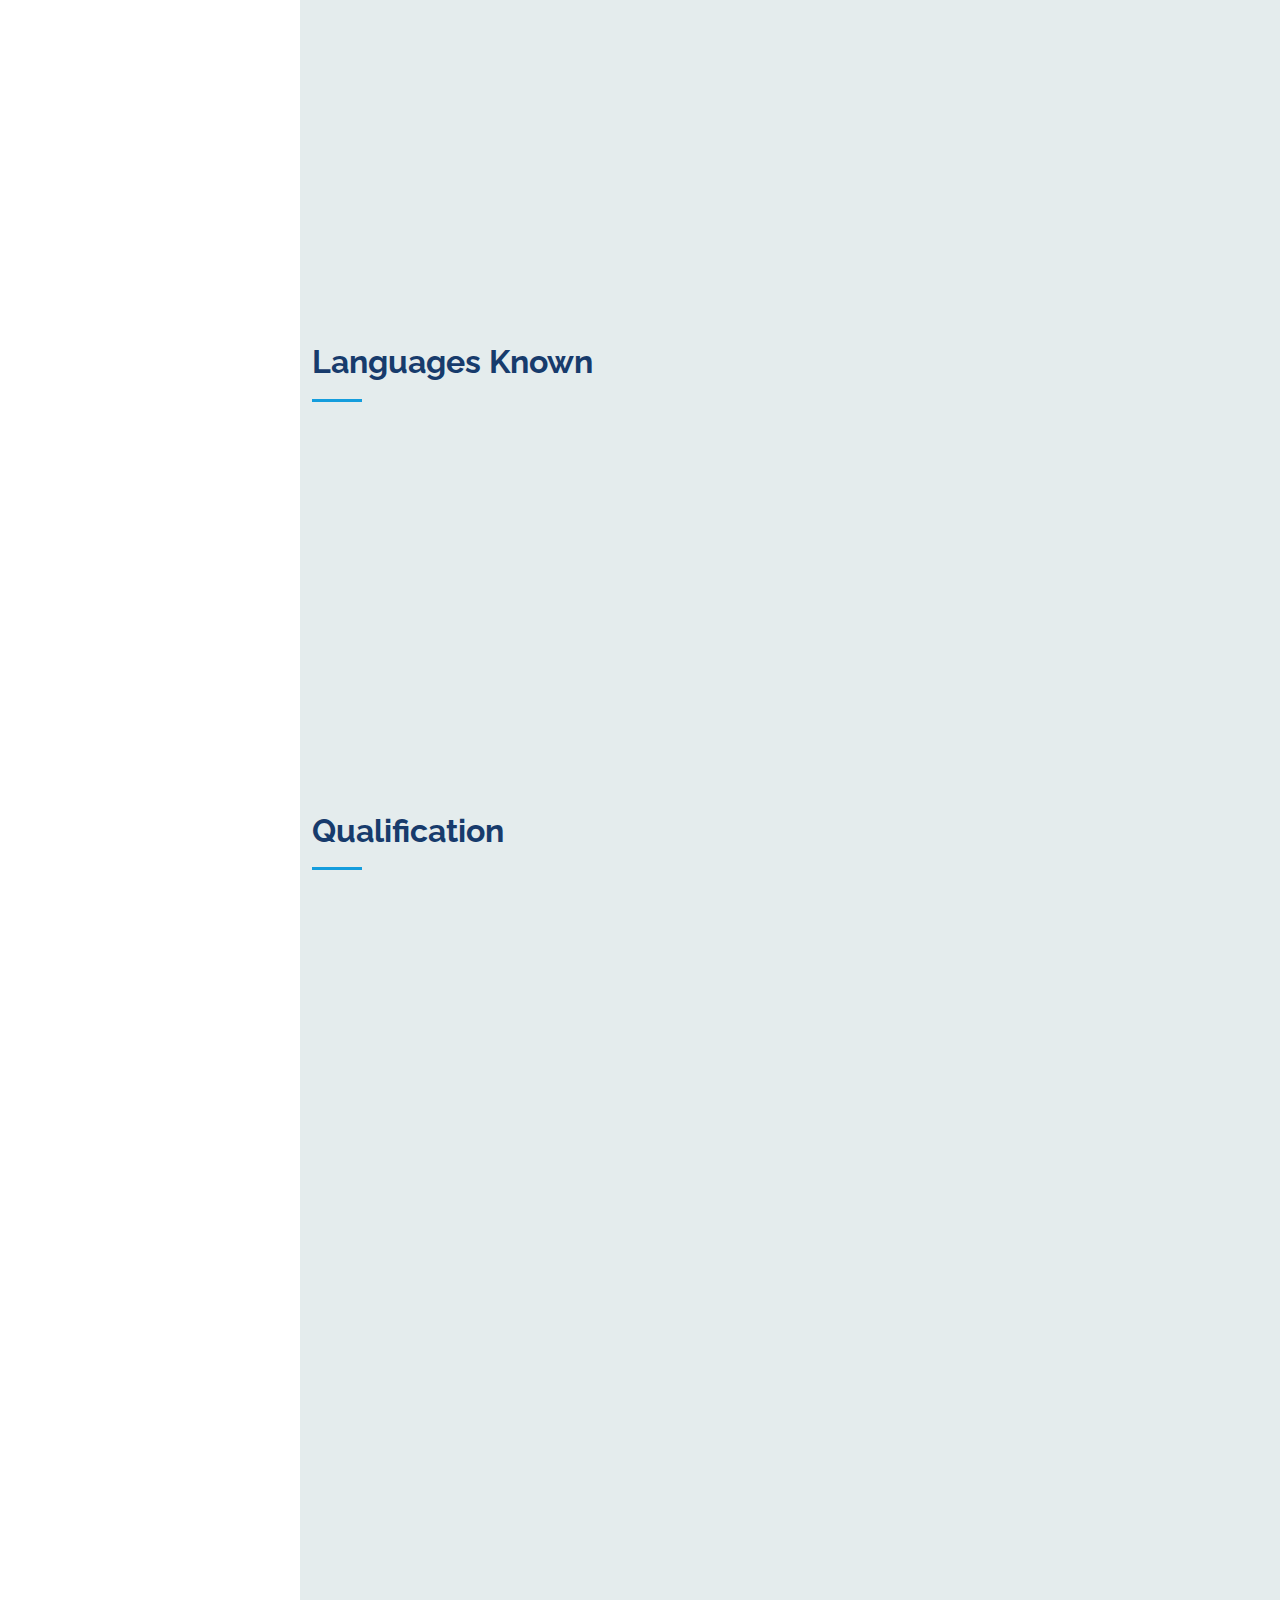
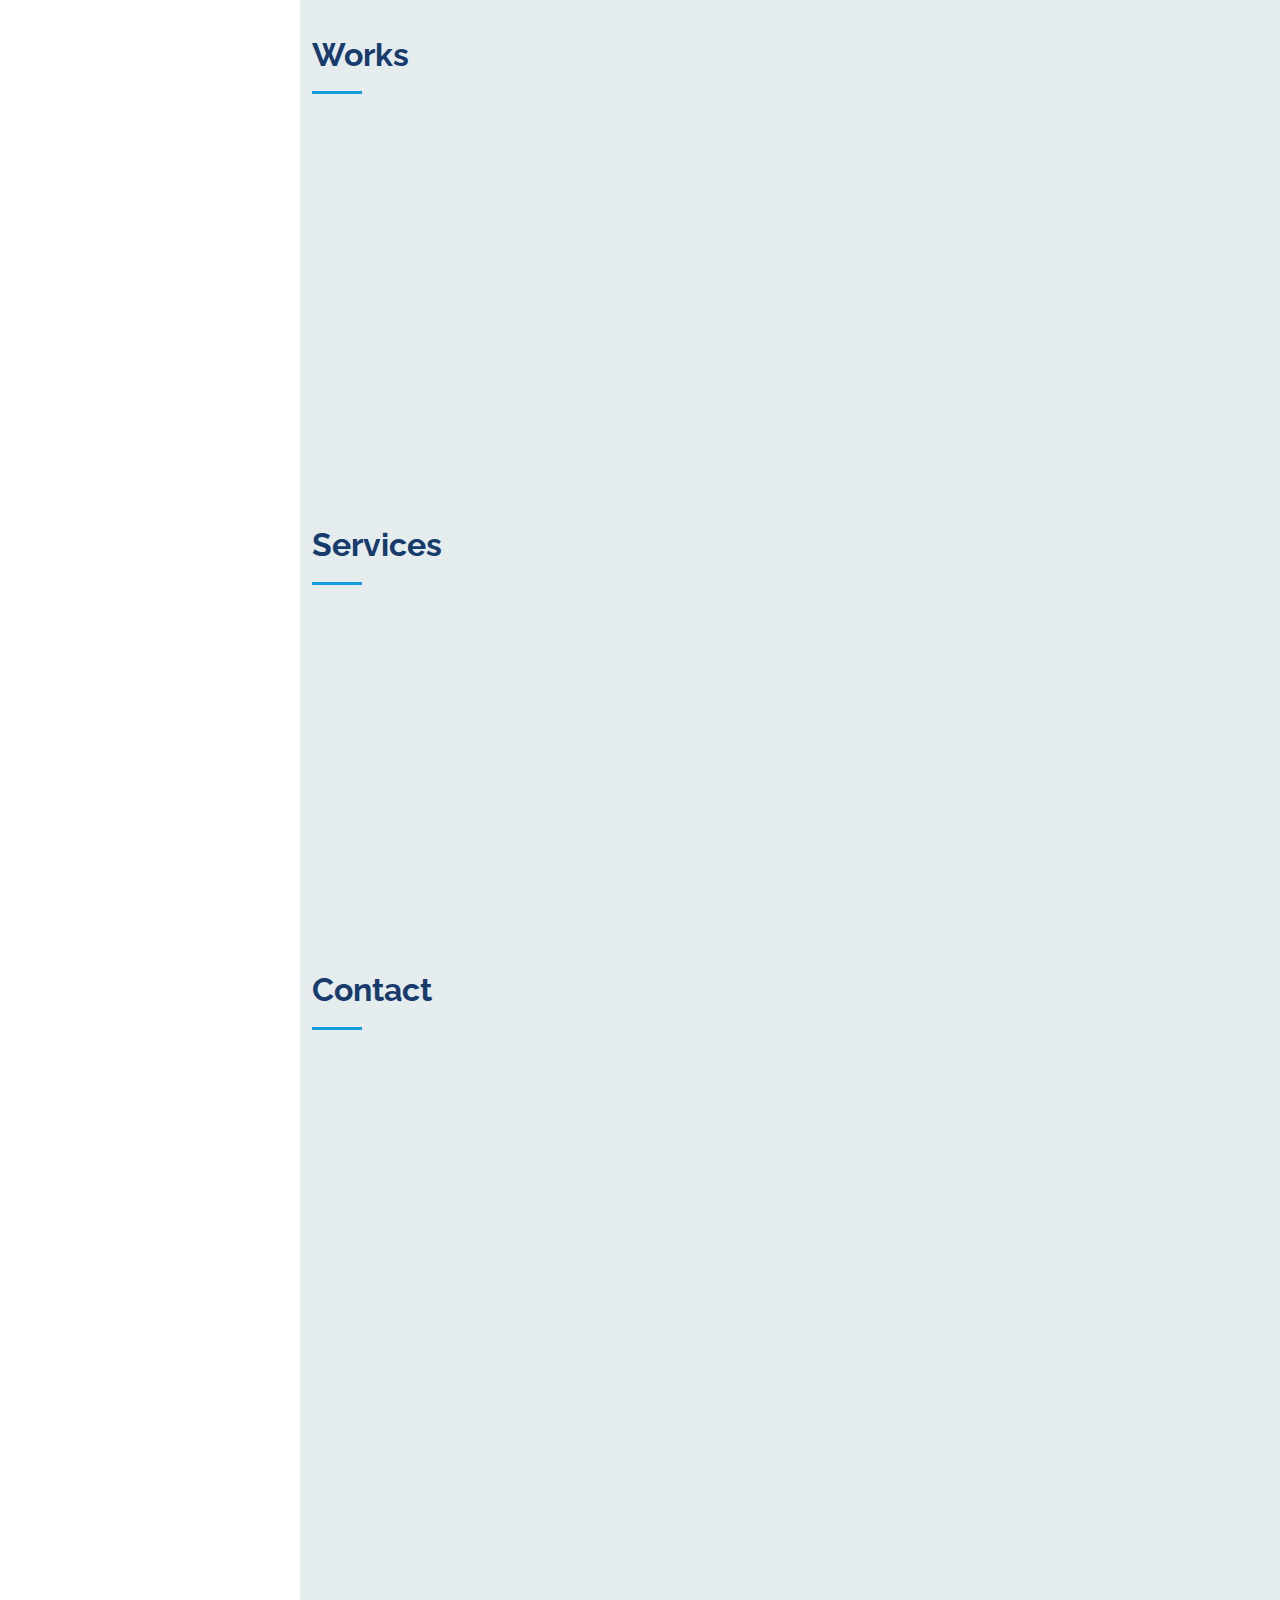
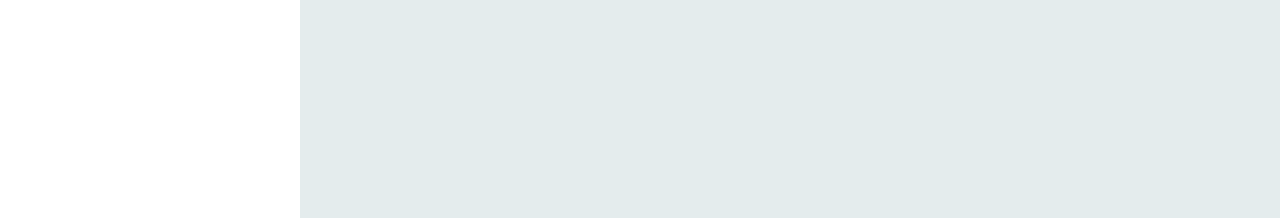
==== commit d4ae8fc0: "Update index.html" ====
--- a/index.html
+++ b/index.html
@@ -12,7 +12,7 @@
   <!-- Favicons -->
   <link rel="shortcut icon" type="image/x-icon" href="https://media-exp1.licdn.com/dms/image/C4E03AQH8Ai-BuSC55A/profile-displayphoto-shrink_200_200/0/1629877163842?e=1635379200&v=beta&t=iwK59L3nBGaETSNcU9sa-r269Jeaqqg612TXdEamoPc" type="image/gif" sizes="16x16">
   <link href="assets/img/apple-touch-icon.png" rel="apple-touch-icon">
-
+  <script src="https://ajax.googleapis.com/ajax/libs/jquery/3.5.1/jquery.min.js"></script>
   <!-- Google Fonts -->
   <link href="https://fonts.googleapis.com/css?family=Open+Sans:300,300i,400,400i,600,600i,700,700i|Raleway:300,300i,400,400i,500,500i,600,600i,700,700i|Poppins:300,300i,400,400i,500,500i,600,600i,700,700i" rel="stylesheet">
 
@@ -100,7 +100,7 @@
 
         <div  class="row">
           <div style=" width: 18%;" class="col-lg-4" data-aos="fade-right">
-            <img style=" height: 170px; margin-left: 10px;"src="profile-img.jpeg" class="img-fluid" alt="">
+            <img src="profile-img.jpeg" class="img-fluid" alt="">
             <b><a href="resume.pdf"><button style="margin-left:11px; margin-top:40px; border-radius: 12px;">View Resume</button></a></b>
           </div>
           <div class="col-lg-8 pt-4 pt-lg-0 content" data-aos="fade-left">
@@ -134,7 +134,7 @@
 
     <!-- ======= Skills Section ======= -->
     <section style="background-color: #e4eced" id="skills" class="skills section-bg">
-      <div style="height: 200px;" class="container">
+      <div  class="container">
 
         <div class="section-title">
           <h2>Skills</h2>
@@ -202,7 +202,7 @@
     </section><!-- End Skills Section -->
   <!--Language Section-->
   <section style="background-color: #e4eced;" id="skills" class="skills section-bg">
-  <div style="height: 270px;" class="container">
+  <div  class="container">
 
     <div class="section-title">
       <h2>Languages Known</h2>
@@ -301,7 +301,7 @@
               <h5>Registration Form</h5>
               <img style="height: 200px; width:100%"src="assets/img/portfolio/regpage.PNG" class="img-fluid" alt="">
               <div class="portfolio-links">
-                <a href="assets/img/portfolio/login1.PNG"  class="portfolio-lightbox" title="Show Home Page"><i class="bx bx-plus"></i></a>
+                
                 <a href="https://mashhoorkhanvv.github.io/registration-form/" title="Go to site"><i class="bx bx-link"></i></a>
                 
               </div>
@@ -313,7 +313,7 @@
               <h5>Sample Calculator</h5>
               <img style="height: 200px; width:100%"src="assets/img/portfolio/calc1.jpg" class="img-fluid" alt="">
               <div class="portfolio-links">
-                <a href="assets/img/portfolio/calc.PNG"  class="portfolio-lightbox" title="Show Home Page"><i class="bx bx-plus"></i></a>
+               
                 <a href=" https://mashhoorkhanvv.github.io/sample-calculator/" title="Go to site"><i class="bx bx-link"></i></a>
                 
               </div>
@@ -325,9 +325,9 @@
           <div class="col-lg-4 col-md-6 portfolio-item filter-app">
             <div class="portfolio-wrap">
               <h5>Sign in Page</h5>
-              <img style="height: 200px; width:100%"src="assets/img/portfolio/loginp.jpg" class="img-fluid" alt="">
+              <img style="height: 200px; width:100%"src="assets/img/portfolio/llogin.PNG" class="img-fluid" alt="">
               <div class="portfolio-links">
-                <a href="assets/img/portfolio/signin1.PNG"  class="portfolio-lightbox" title="Show Home Page"><i class="bx bx-plus"></i></a>
+                
                 <a href="https://mashhoorkhanvv.github.io/signup-signin-page/" title="Go to site"><i class="bx bx-link"></i></a>
                 
               </div>
@@ -341,7 +341,7 @@
 
     <!-- ======= Services Section ======= -->
     <section style="background-color: #e4eced;" id="services" class="services">
-      <div class="container" style="height: 240px;">
+      <div class="container" >
 
         <div class="section-title">
           <h2>Services</h2>
@@ -405,7 +405,7 @@
           </div>
 
           <div class="col-lg-7 mt-5 mt-lg-0 d-flex align-items-stretch">
-            <form style="background-color: #b3bdbc" action="forms/contact.php" method="post" role="form" class="php-email-form">
+            <form style="background-color: #b3bdbc" id="submit-form" action="" role="form" class="php-email-form">
               <div class="row">
                 <div class="form-group col-md-6">
                   <label for="name">Your Name</label>
@@ -424,11 +424,7 @@
                 <label for="name">Message</label>
                 <textarea class="form-control" name="message" rows="10" required></textarea>
               </div>
-              <div class="my-3">
-                <div class="loading">Loading</div>
-                <div class="error-message"></div>
-                <div class="sent-message">Your message has been sent. Thank you!</div>
-              </div>
+              
               <div class="text-center"><button type="submit">Send Message</button></div>
             </form>
           </div>
@@ -457,7 +453,25 @@
 
   <!-- Template Main JS File -->
   <script src="assets/js/main.js"></script>
-
+  <script>
+    $("#submit-form").submit((e)=>{
+        e.preventDefault()
+        $.ajax({
+            url:"https://script.google.com/macros/s/AKfycbwixZUaHh9SAfyLB_aFHvVcgyCW6UZCB6qFUAt4QaWgBud77A9-IIoVkxTNEe9qufjR/exec",
+            data:$("#submit-form").serialize(),
+            method:"post",
+            success:function (response){
+                alert("Form submitted successfully")
+                window.location.reload()
+                //window.location.href="https://google.com"
+            },
+            error:function (err){
+                alert("Something Error")
+
+            }
+        })
+    })
+</script>
 </body>
 
-</html>+</html>
